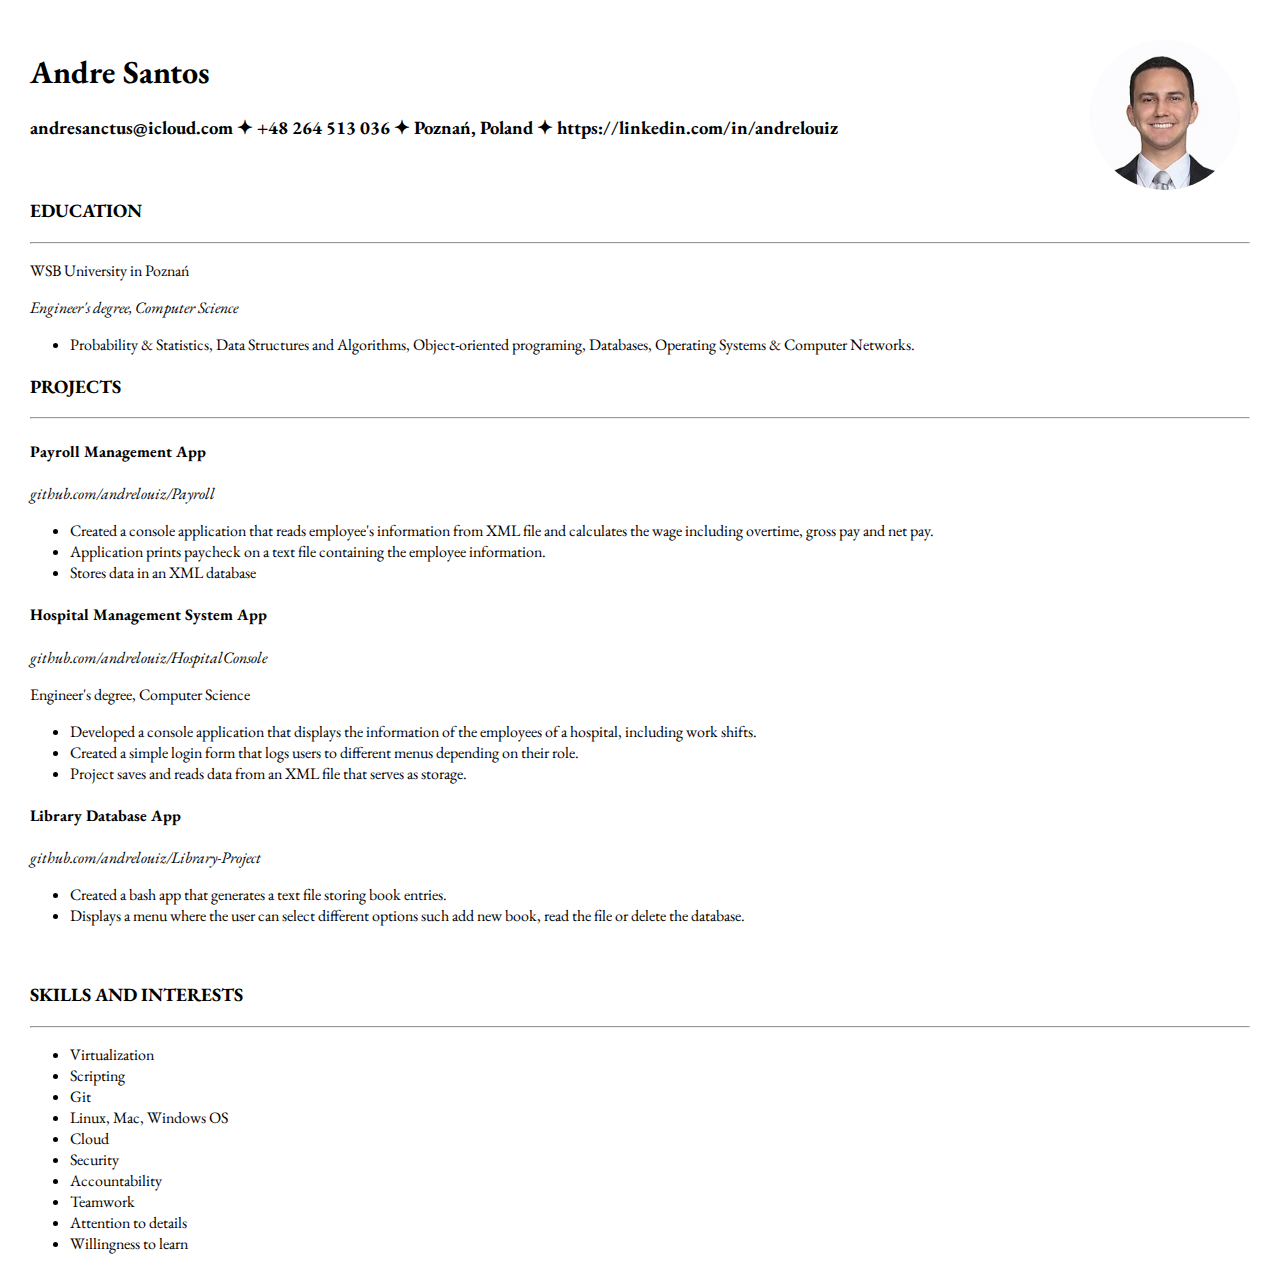
==== index.html @ 8f506efb "Rename resume.html to index.html" ====
<!DOCTYPE html>
<html>
 <head>
    <link type="text/css" rel="stylesheet" href="resume.css"/>
    <link rel="preconnect" href="https://fonts.googleapis.com">
    <link rel="preconnect" href="https://fonts.gstatic.com" crossorigin>
    <link href="https://fonts.googleapis.com/css2?family=EB+Garamond&display=swap" rel="stylesheet"> 
</head>
<body class="body">
<div class="imgdiv">
    <img id="img" src="Photo/andre.jpeg" alt="Photo"> 
</div>
<div class="header">
    <h1 id="title">Andre Santos</h1>
    <h3>andresanctus@icloud.com ✦ +48 264 513 036 ✦ Poznań, Poland ✦ https://linkedin.com/in/andrelouiz</h3>
    <br>
</div>
<div class="Education">
    <h3 id="h1">EDUCATION</h3>
    <hr>
    <p>WSB University in Poznań</p>
    <i>Engineer's degree, Computer Science</i>
    <ul>
        <li>Probability & Statistics, Data Structures and Algorithms, Object-oriented programing, Databases, Operating Systems & Computer Networks.</li>
    </ul>
</div>
<div class="Projects">
    <h3 id="h2">PROJECTS</h3>
    <hr>
    <h4>Payroll Management App</h4>
    <i>github.com/andrelouiz/Payroll</i>
    <ul>    
        <li>Created a console application that reads employee's information from XML file and calculates the wage including overtime, gross pay and net pay.</li>
        <li>Application prints paycheck on a text file containing the employee information.</li>
        <li>Stores data in an XML database</li>
    </ul>
    <h4>Hospital Management System App</h4>
    <i>github.com/andrelouiz/HospitalConsole</i>
    <p>Engineer's degree, Computer Science</p>
    <ul>    
        <li>Developed a console application that displays the information of the employees of a hospital, including work shifts.</li>
        <li>Created a simple login form that logs users to different menus depending on their role.</li>
        <li>Project saves and reads data from an XML file that serves as storage.</li>
    </ul>
    <h4>Library Database App</h4>
    <i>github.com/andrelouiz/Library-Project</i>
    <ul>    
        <li>Created a bash app that generates a text file storing book entries.</li>
        <li>Displays a menu where the user can select different options such add new book, read the file or delete the database.</li>
    </ul>
<br>
</div>
<div class="Skills and Interests">
    <h3 id="h3">SKILLS AND INTERESTS</h3>
    <hr>
    <ul>
        <li>Virtualization</li>
        <li>Scripting</li>
        <li>Git</li>
        <li>Linux, Mac, Windows OS</li>
        <li>Cloud</li>
        <li>Security</li>
        <li>Accountability</li>
        <li>Teamwork</li>
        <li>Attention to details</li>
        <li>Willingness to learn</li>
    </ul>
</div>
    </body>
</html>
---- resume.css ----
#img {
    max-width: 100%;
    height: 150px;
    border-radius: 50%;
    padding: 40px;
}

.imgdiv{
    position: absolute;
    top: 0;
    right: 0;
}

.body{
    margin: 30px;
    font-family: 'Garamond', serif;
    font-family: 'EB Garamond', serif;

}
#title{
    size: 200%;
}

.header{
   position: relative;
   text-align: left;
   display: inline-block;
}
.education{
    position: relative;
}

.projects{
    position: relative;
}
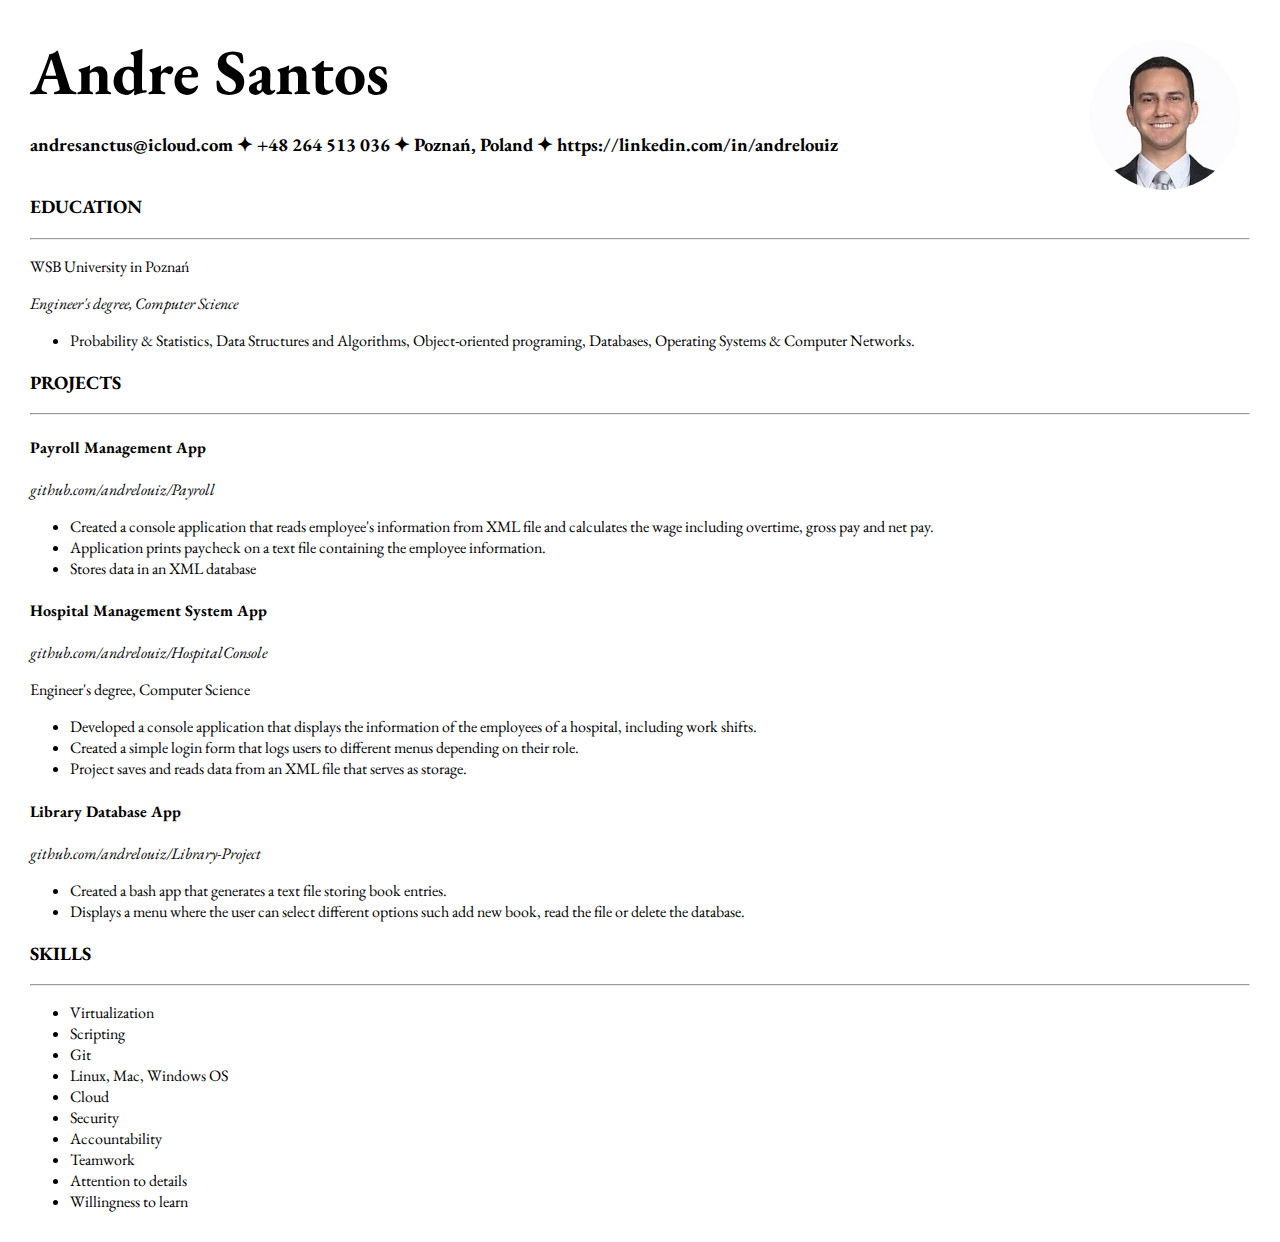
==== commit c91dbf54: "New" ====
--- a/index.html
+++ b/index.html
@@ -1,7 +1,6 @@
-<!DOCTYPE html>
 <html>
  <head>
-    <link type="text/css" rel="stylesheet" href="resume.css"/>
+    <link type="text/css" rel="stylesheet" href="index.css"/>
     <link rel="preconnect" href="https://fonts.googleapis.com">
     <link rel="preconnect" href="https://fonts.gstatic.com" crossorigin>
     <link href="https://fonts.googleapis.com/css2?family=EB+Garamond&display=swap" rel="stylesheet"> 
@@ -11,9 +10,8 @@
     <img id="img" src="Photo/andre.jpeg" alt="Photo"> 
 </div>
 <div class="header">
-    <h1 id="title">Andre Santos</h1>
+    <h1 class="name">Andre Santos</h1>
     <h3>andresanctus@icloud.com ✦ +48 264 513 036 ✦ Poznań, Poland ✦ https://linkedin.com/in/andrelouiz</h3>
-    <br>
 </div>
 <div class="Education">
     <h3 id="h1">EDUCATION</h3>
@@ -24,7 +22,7 @@
         <li>Probability & Statistics, Data Structures and Algorithms, Object-oriented programing, Databases, Operating Systems & Computer Networks.</li>
     </ul>
 </div>
-<div class="Projects">
+<div class="projects">
     <h3 id="h2">PROJECTS</h3>
     <hr>
     <h4>Payroll Management App</h4>
@@ -48,10 +46,9 @@
         <li>Created a bash app that generates a text file storing book entries.</li>
         <li>Displays a menu where the user can select different options such add new book, read the file or delete the database.</li>
     </ul>
-<br>
 </div>
-<div class="Skills and Interests">
-    <h3 id="h3">SKILLS AND INTERESTS</h3>
+<div>
+    <h3 id="h3">SKILLS</h3>
     <hr>
     <ul>
         <li>Virtualization</li>
@@ -67,4 +64,4 @@
     </ul>
 </div>
     </body>
-</html>
+</html>--- a/index.css
+++ b/index.css
@@ -0,0 +1,34 @@
+#img {
+    max-width: 100%;
+    height: 150px;
+    border-radius: 50%;
+    padding: 40px;
+}
+.imgdiv{
+    position: absolute;
+    top: 0;
+    right: 0;
+}
+.body{
+    margin: 30px;
+    font-family: 'EB Garamond', serif;
+}
+.name{
+    font-size: 4rem;
+    padding: 0;
+    border: 0;
+    margin: 0;
+}
+.header{
+   position: relative;
+   text-align: left;
+   display: inline-block;
+
+   
+}
+.education{
+    position: relative;
+}
+.projects{
+    position: relative;
+}
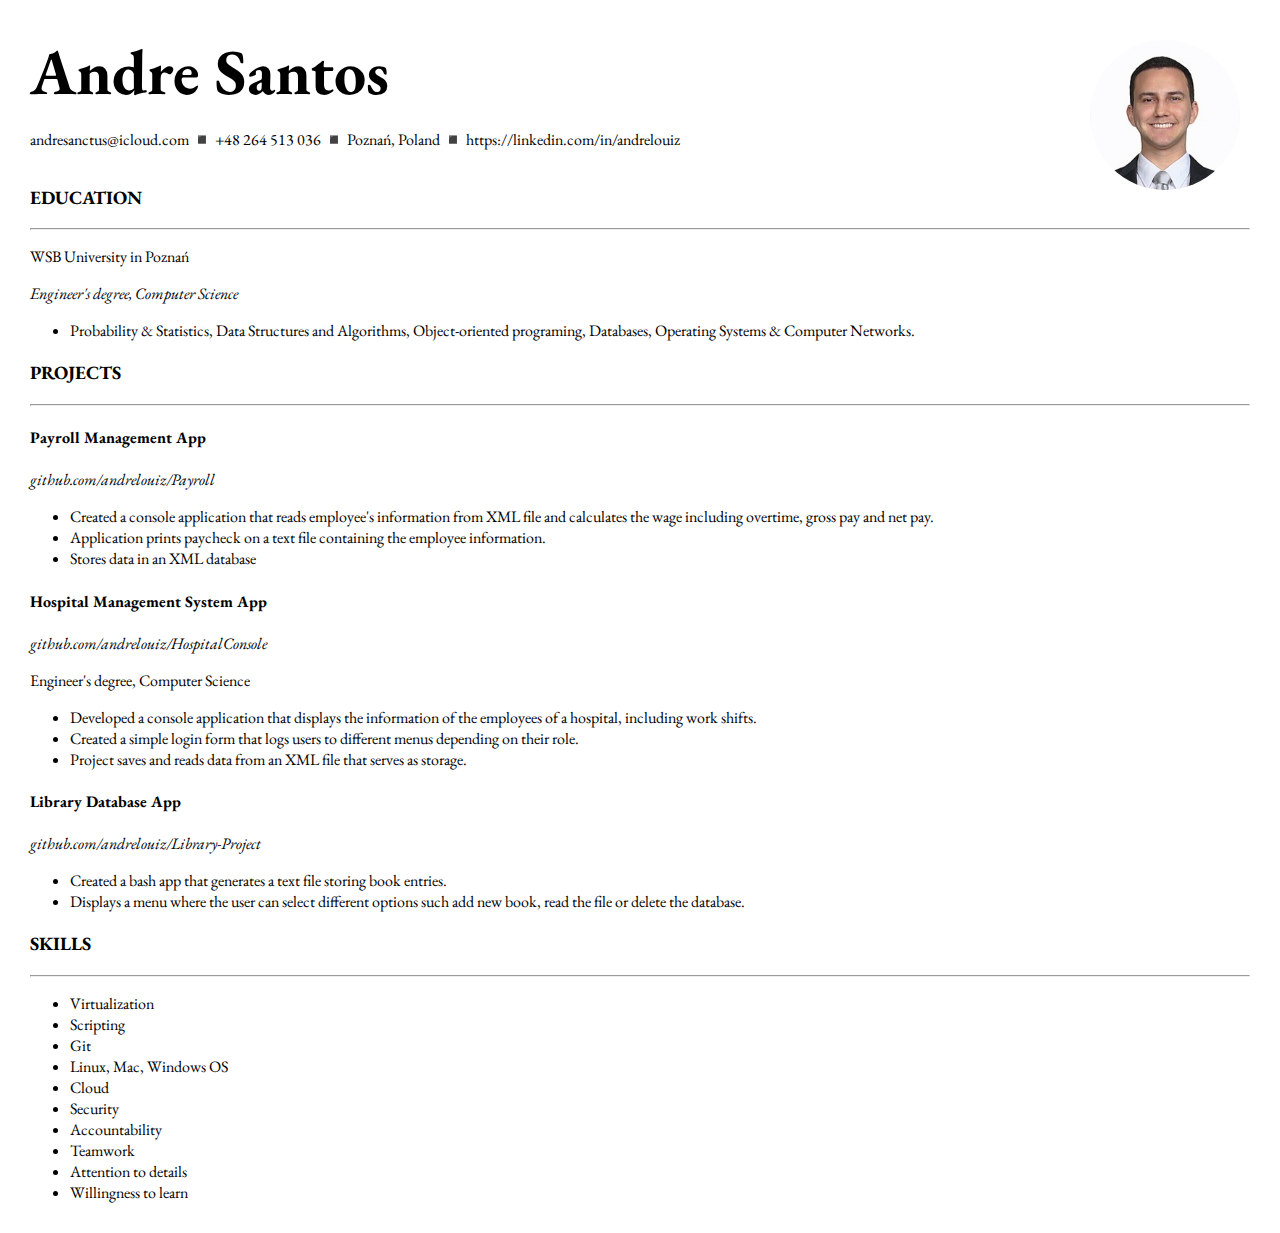
==== commit fe0f502a: "new commit" ====
--- a/index.html
+++ b/index.html
@@ -11,7 +11,7 @@
 </div>
 <div class="header">
     <h1 class="name">Andre Santos</h1>
-    <h3>andresanctus@icloud.com ✦ +48 264 513 036 ✦ Poznań, Poland ✦ https://linkedin.com/in/andrelouiz</h3>
+    <p>andresanctus@icloud.com ◾ +48 264 513 036 ◾ Poznań, Poland ◾ https://linkedin.com/in/andrelouiz</p>
 </div>
 <div class="Education">
     <h3 id="h1">EDUCATION</h3>
--- a/index.css
+++ b/index.css
@@ -23,7 +23,6 @@
    position: relative;
    text-align: left;
    display: inline-block;
-
    
 }
 .education{
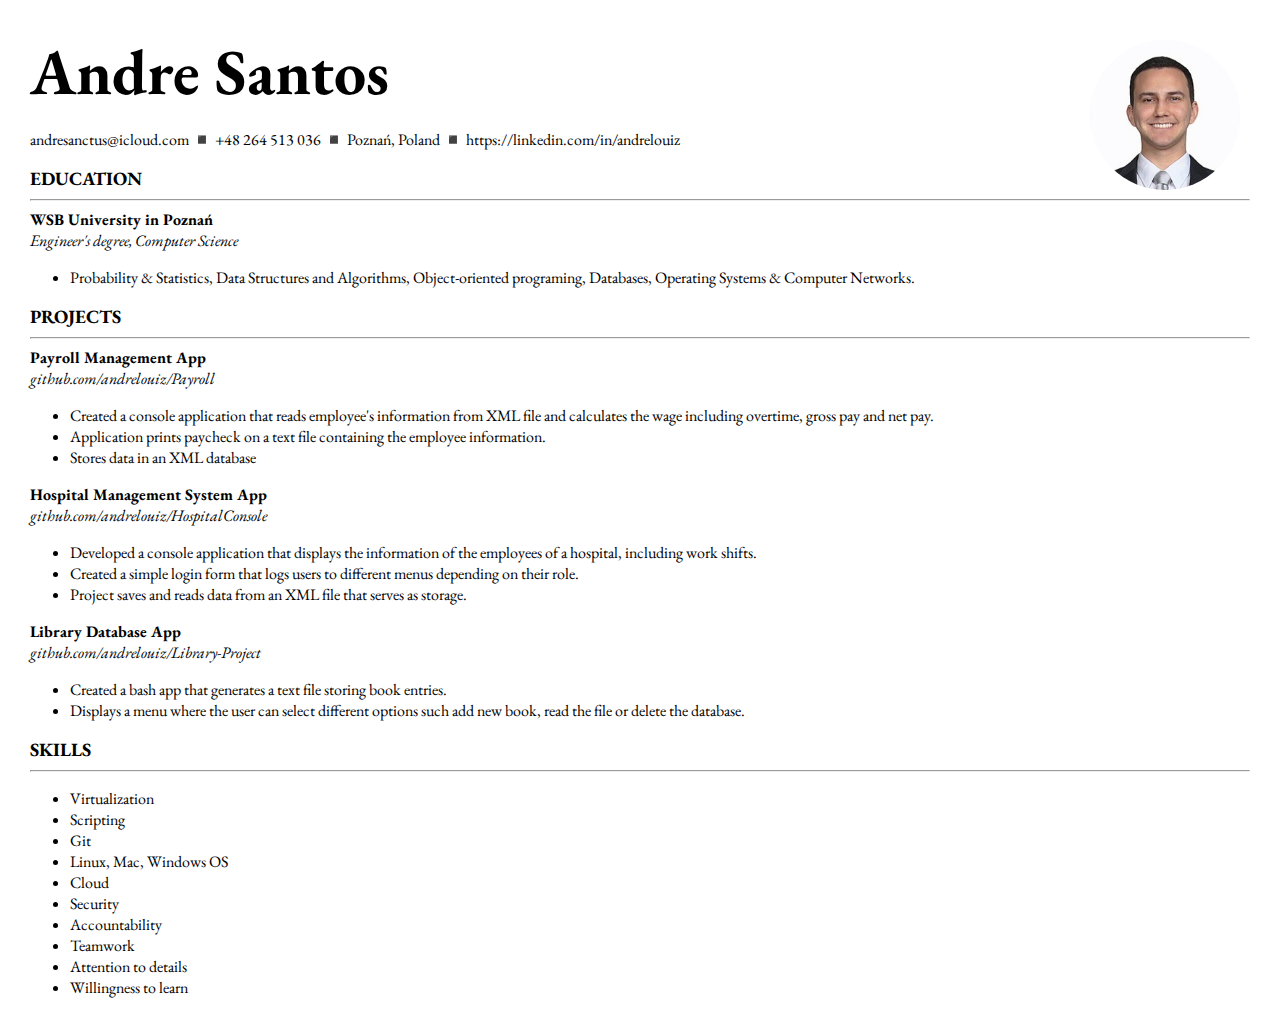
==== commit 1df1cad5: "new update" ====
--- a/index.html
+++ b/index.html
@@ -16,7 +16,8 @@
 <div class="Education">
     <h3 id="h1">EDUCATION</h3>
     <hr>
-    <p>WSB University in Poznań</p>
+    <b>WSB University in Poznań</b>
+    <br>
     <i>Engineer's degree, Computer Science</i>
     <ul>
         <li>Probability & Statistics, Data Structures and Algorithms, Object-oriented programing, Databases, Operating Systems & Computer Networks.</li>
@@ -34,7 +35,6 @@
     </ul>
     <h4>Hospital Management System App</h4>
     <i>github.com/andrelouiz/HospitalConsole</i>
-    <p>Engineer's degree, Computer Science</p>
     <ul>    
         <li>Developed a console application that displays the information of the employees of a hospital, including work shifts.</li>
         <li>Created a simple login form that logs users to different menus depending on their role.</li>
--- a/index.css
+++ b/index.css
@@ -12,7 +12,16 @@
 .body{
     margin: 30px;
     font-family: 'EB Garamond', serif;
+    overflow: auto;
 }
+ h3{
+    padding : 0;
+    margin : 0;
+ }
+ h4{
+    padding : 0;
+    margin : 0;
+ }
 .name{
     font-size: 4rem;
     padding: 0;
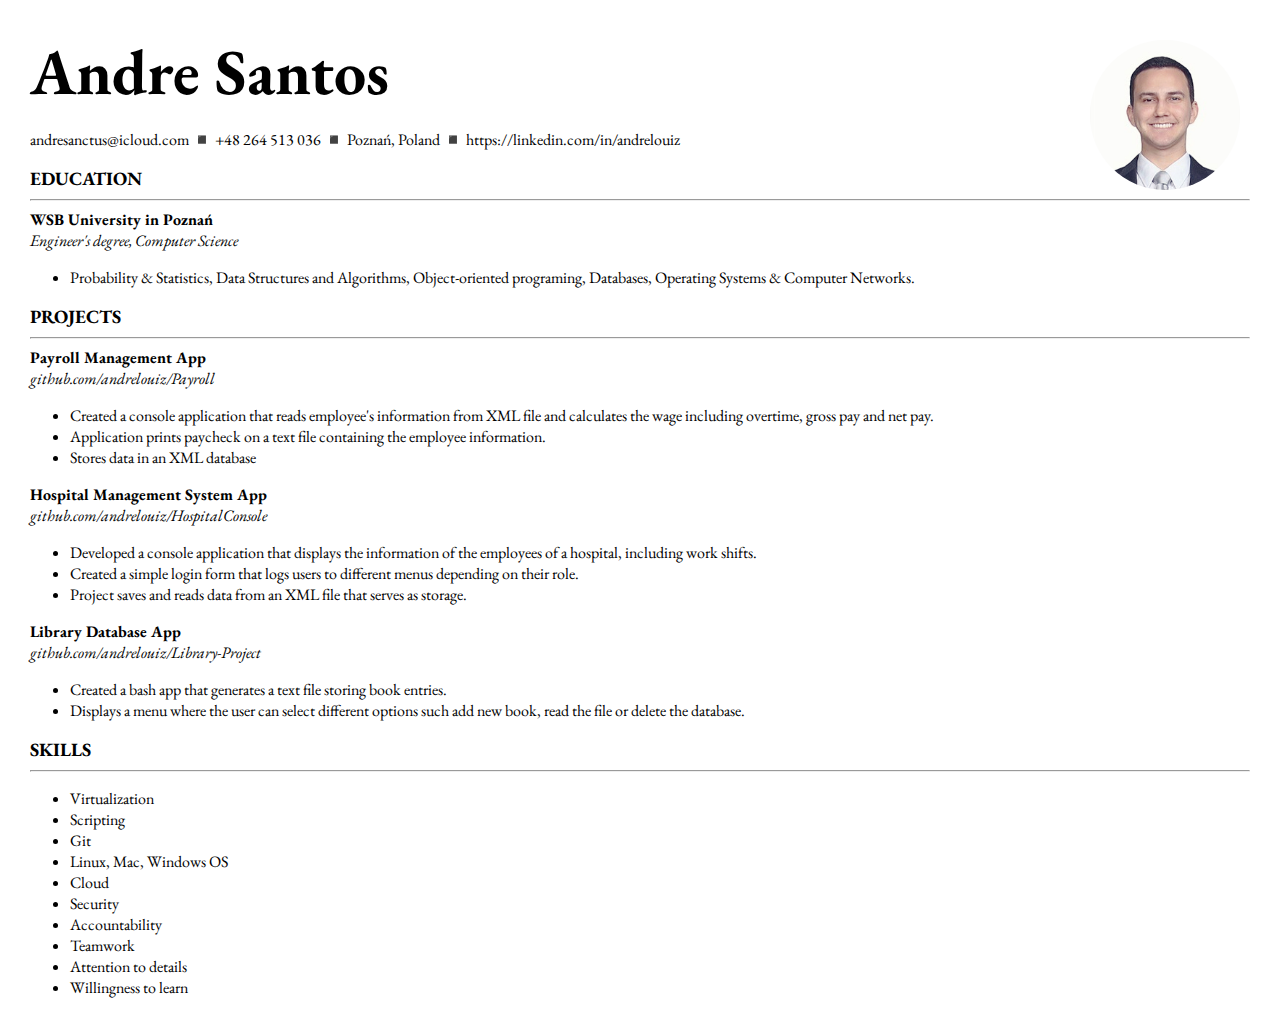
==== commit 7be1aa8a: "new update" ====
--- a/index.html
+++ b/index.html
@@ -7,7 +7,7 @@
 </head>
 <body class="body">
 <div class="imgdiv">
-    <img id="img" src="Photo/andre.jpeg" alt="Photo"> 
+    <img id="img" src="Photo/andre.jpg" alt="Photo"> 
 </div>
 <div class="header">
     <h1 class="name">Andre Santos</h1>
